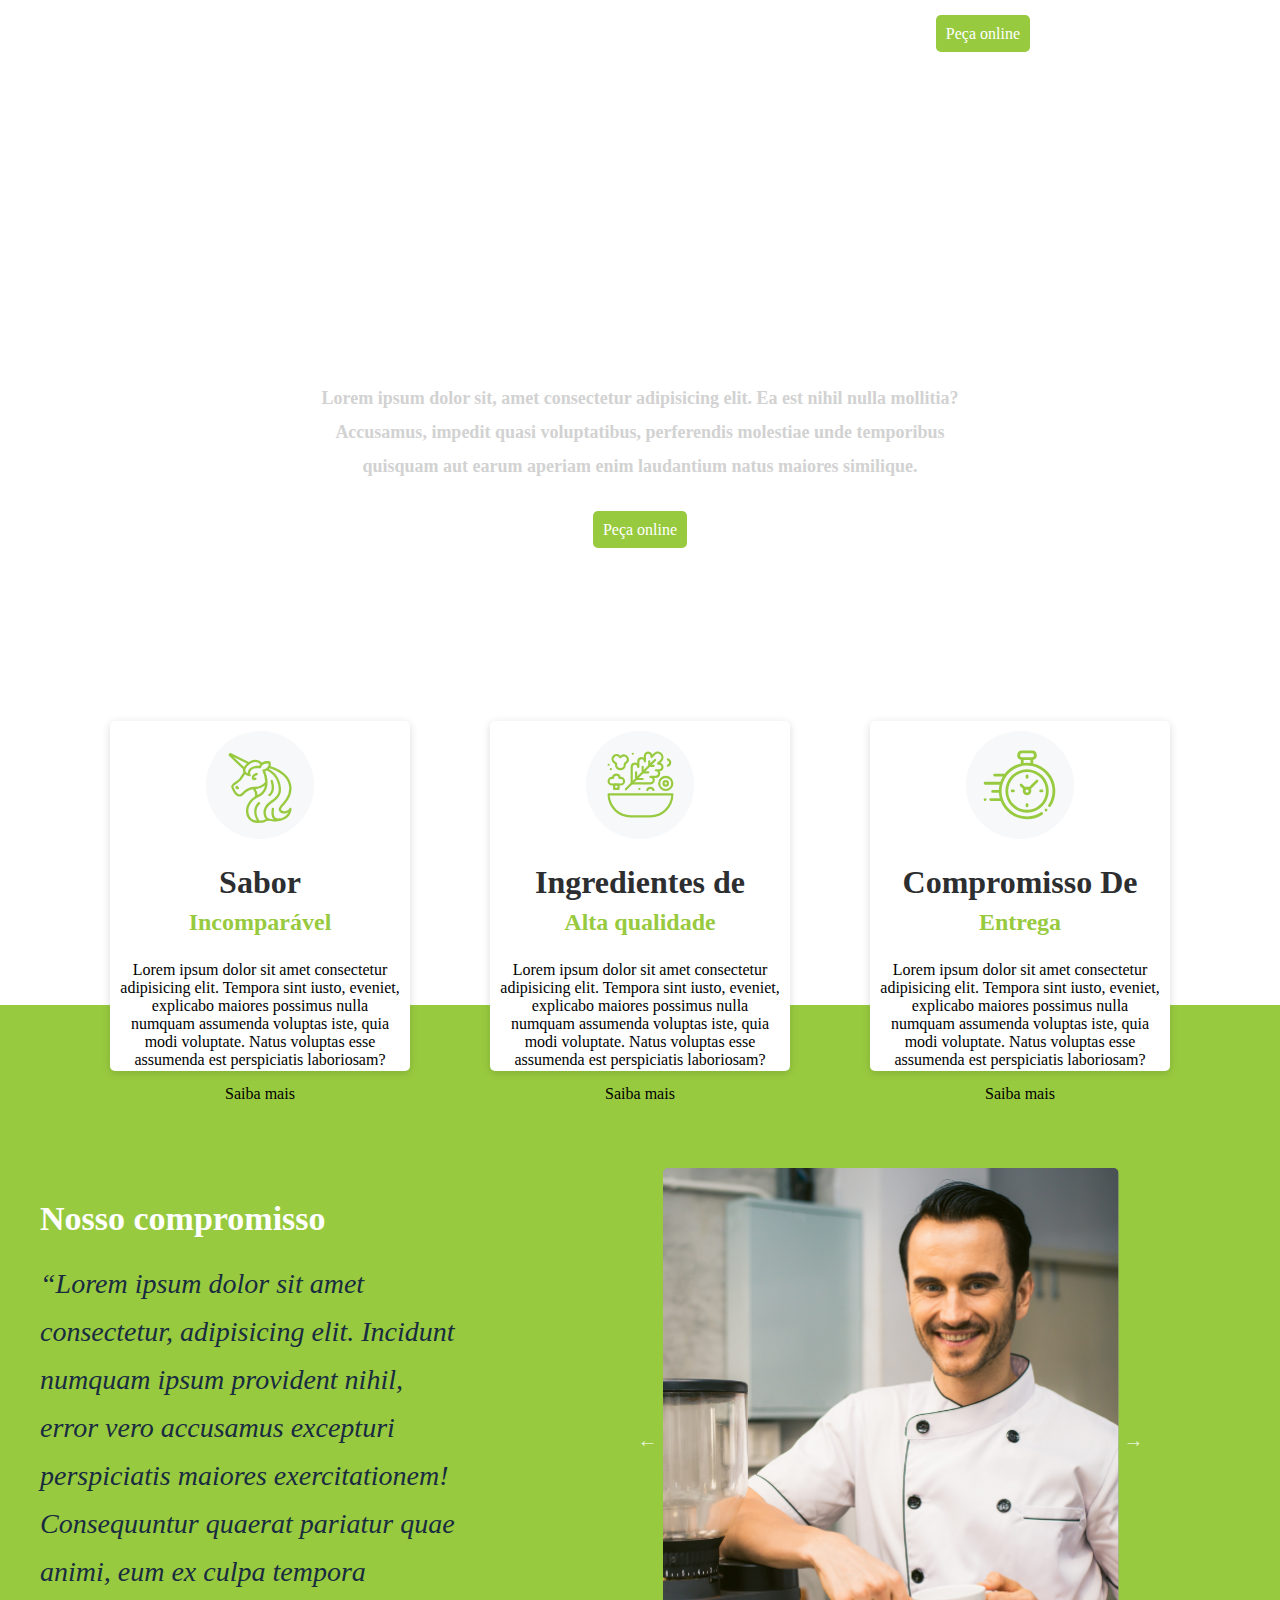
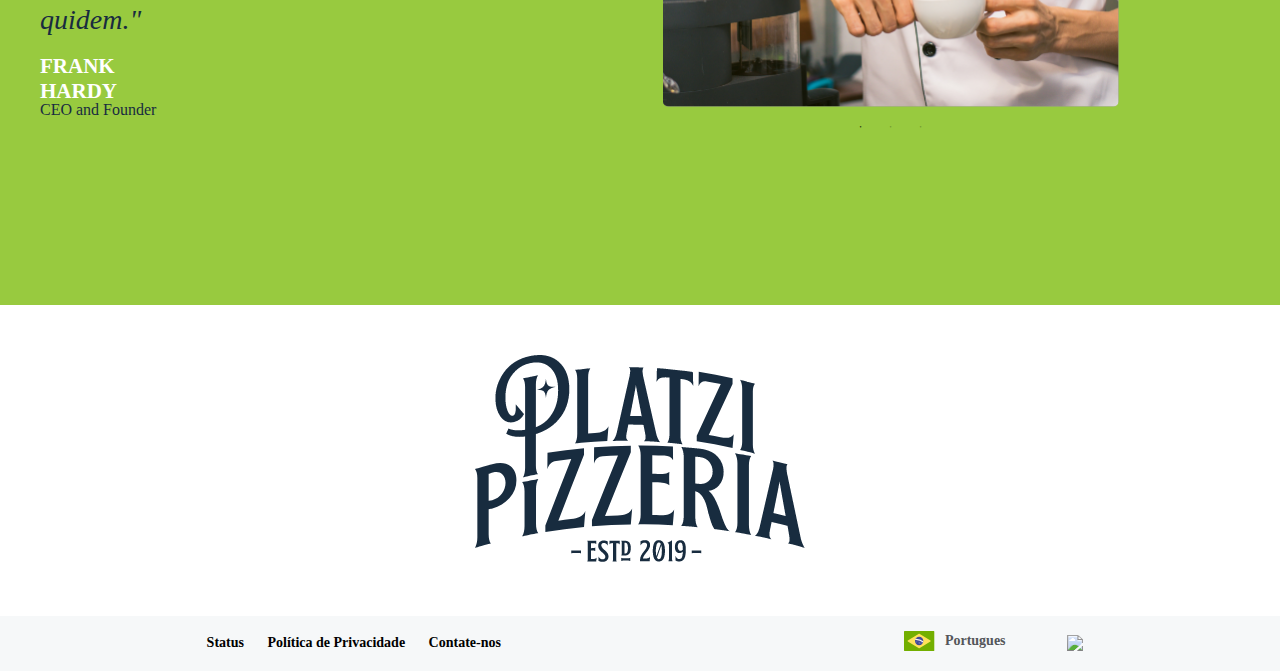
==== index.html @ fd6b6c43 "primeiro commit" ====
<!DOCTYPE html>
<html>

<head>
    <title>Pizzaria Platzi</title>
    <meta name="description"
        content="Pizzaria Platzi, Sabores incomparáveis, Ingredientes de alta 
        qualidade e compromisso de entrega"/>
    <link href="estilos_pronto.css" rel="stylesheet" />

    <!--link do css do slick-->

    <link rel="stylesheet" type="text/css" href="./slick/slick.css">
    <link rel="stylesheet" type="text/css" href="./slick/slick-theme.css">

</head>

<body id="index">



    <!-- Header -->
    <header>
        <nav>
            <a href="index.html">Home</a>
            <a href="receitas.html">Receitas</a>
            <a href="pedido.html" class="botao">Peça online</a>
        </nav>
    </header>
    

    <!-- Section logo-->
    <section id="logo">
        <img class="logomarca" src="imagens/logo.png" />
        <p class="texto-abaixo-logo">Lorem ipsum dolor sit, amet consectetur 
            adipisicing elit. Ea est nihil nulla mollitia? Accusamus, impedit 
            quasi voluptatibus, perferendis molestiae unde temporibus quisquam 
            aut earum aperiam enim laudantium natus maiores similique.</p>
        <a class="botao">Peça online</a>
    </section>

    <!-- Section diferenciais-->
    <section id="diferenciais">
        <figure>
            <img src="imagens/ICON.svg" />
            <h1 class="diferenciais-titulo">Sabor</br>
                <strong>Incomparável</strong>
            </h1>
            <p>Lorem ipsum dolor sit amet consectetur adipisicing elit. 
                Tempora sint iusto, eveniet, explicabo maiores possimus nulla 
                numquam assumenda voluptas iste, quia modi voluptate. Natus 
                voluptas esse assumenda est perspiciatis laboriosam?</p>
            <a class="saiba-mais">Saiba mais</a>
        </figure>

        <figure>
            <img src="imagens/ICON-1.svg" alt="ingredientes" />
            <h1 class="diferenciais-titulo">Ingredientes de</br>
                <strong>Alta qualidade</strong>
            </h1>
            <p>Lorem ipsum dolor sit amet consectetur adipisicing elit. 
                Tempora sint iusto, eveniet, explicabo maiores possimus nulla 
                numquam assumenda voluptas iste, quia modi voluptate. Natus 
                voluptas esse assumenda est perspiciatis laboriosam?</p>
            <a class="saiba-mais">Saiba mais</a>
        </figure>

        <figure>
            <img src="imagens/ICON-2.svg" />
            <h1 class="diferenciais-titulo">Compromisso De</br>
                <strong>Entrega</strong>
            </h1>
            <p>Lorem ipsum dolor sit amet consectetur adipisicing elit. 
                Tempora sint iusto, eveniet, explicabo maiores possimus nulla 
                numquam assumenda voluptas iste, quia modi voluptate. Natus 
                voluptas esse assumenda est perspiciatis laboriosam?</p>
            <a class="saiba-mais">Saiba mais</a>
        </figure>
    </section>

    <!-- Section compromisso-->
    <section class="retangulo-depoimento">
        <figure id="depoimento-texto">
            <h1 class="nosso-compromisso">Nosso compromisso</h1>
            <p class="texto-depoimento">“Lorem ipsum dolor sit amet consectetur, 
                adipisicing elit. Incidunt numquam ipsum provident nihil, error 
                vero accusamus excepturi perspiciatis maiores exercitationem! 
                Consequuntur quaerat pariatur quae animi, eum ex culpa tempora quidem."</p>
            <p class="nome-pessoa">FRANK HARDY</p>
            <p class="profissao">CEO and Founder</p>
        </figure>

        <div class="carousel">
            <div><img src="imagens/img-client.png" alt="" /></div>
            <div><img src="imagens/img-client2.jpg" alt="" /></div>
            <div><img src="imagens/img-client3.jpg" alt="" /></div>

        </div>


    </section>

    <!-- Section logo-->
    <section id="logo-abaixo">
        <img src="imagens/Grupo 68.png" />
    </section>

    <!-- Footer -->
    <footer>
        <section id="footer-esquerda">
            <a>Status</a>
            <a>Política de Privacidade</a>
            <a>Contate-nos</a>
        </section>

        <section id="footer-direita">
            <img id="bandeira" src="imagens/bandeira-brasil.svg" />
            <a href="http://facebook.com/thiagovv">
                <img src="imagens/social.svg" />
            </a>
        </section>
    </footer>

    <!--link do js do slick-->
    <script src="https://code.jquery.com/jquery-2.2.0.min.js" type="text/javascript"></script>
    <script src="./slick/slick.js" type="text/javascript" charset="utf-8"></script>
    <script type="text/javascript">
        $(document).on('ready', function () {
            $('.carousel').slick({
                dots: true,
                infinite: true,
            });
        });
    </script>
</body>

</html>
---- estilos_pronto.css ----
@media only screen and (max-width: 600px) {}

@font-face {
    font-family: 'Aileron Regular';
    font-style: normal;
    font-weight: normal;
    src: local('Aileron Regular'), url('fontes/Aileron-Regular.woff') format('woff');
}

@font-face {
    font-family: 'Aileron Italic';
    font-style: normal;
    font-weight: normal;
    src: local('Aileron Italic'), url('fontes/Aileron-Italic.woff') format('woff');
}

@font-face {
    font-family: 'Aileron Thin';
    font-style: normal;
    font-weight: normal;
    src: local('Aileron Thin'), url('fontes/Aileron-Thin.woff') format('woff');
}

@font-face {
    font-family: 'Aileron UltraLight';
    font-style: normal;
    font-weight: normal;
    src: local('Aileron UltraLight'), url('fontes/Aileron-UltraLight.woff') format('woff');
}

@font-face {
    font-family: 'Aileron Thin Italic';
    font-style: normal;
    font-weight: normal;
    src: local('Aileron Thin Italic'), url('fontes/Aileron-ThinItalic.woff') format('woff');
}

@font-face {
    font-family: 'Aileron UltraLight Italic';
    font-style: normal;
    font-weight: normal;
    src: local('Aileron UltraLight Italic'), url('fontes/Aileron-UltraLightItalic.woff') format('woff');
}

@font-face {
    font-family: 'Aileron Light';
    font-style: normal;
    font-weight: normal;
    src: local('Aileron Light'), url('Aileron-Light.woff') format('woff');
}

@font-face {
    font-family: 'Aileron Light Italic';
    font-style: normal;
    font-weight: normal;
    src: local('Aileron Light Italic'), url('fontes/Aileron-LightItalic.woff') format('woff');
}

@font-face {
    font-family: 'Aileron SemiBold';
    font-style: normal;
    font-weight: normal;
    src: local('Aileron SemiBold'), url('fontes/Aileron-SemiBold.woff') format('woff');
}

@font-face {
    font-family: 'Aileron SemiBold Italic';
    font-style: normal;
    font-weight: normal;
    src: local('Aileron SemiBold Italic'), url('fontes/Aileron-SemiBoldItalic.woff') format('woff');
}

@font-face {
    font-family: 'Aileron Bold';
    font-style: normal;
    font-weight: normal;
    src: local('Aileron Bold'), url('fontes/Aileron-Bold.woff') format('woff');
}

@font-face {
    font-family: 'Aileron Bold Italic';
    font-style: normal;
    font-weight: normal;
    src: local('Aileron Bold Italic'), url('fontes/Aileron-BoldItalic.woff') format('woff');
}

@font-face {
    font-family: 'Aileron Black';
    font-style: normal;
    font-weight: normal;
    src: local('Aileron Black'), url('fontes/Aileron-Black.woff') format('woff');
}

@font-face {
    font-family: 'Aileron Heavy';
    font-style: normal;
    font-weight: normal;
    src: local('Aileron Heavy'), url('fontes/Aileron-Heavy.woff') format('woff');
}

@font-face {
    font-family: 'Aileron Black Italic';
    font-style: normal;
    font-weight: normal;
    src: local('Aileron Black Italic'), url('fontes/Aileron-BlackItalic.woff') format('woff');
}

@font-face {
    font-family: 'Aileron Heavy Italic';
    font-style: normal;
    font-weight: normal;
    src: local('Aileron Heavy Italic'), url('fontes/Aileron-HeavyItalic.woff') format('woff');
}

/*mostrar o troubleshooting*/

* {
    font-family: Aileron;
}

body#index {
    margin: 0;
    background-image: url("imagens/fundo.png");
    background-repeat: no-repeat;
    background-position: right top;
    background-size: 100%;
}

.botao {
    width: 209.9px;
    height: 57.1px;
    padding: 10px 10px;
    border-radius: 5px;
    background-color: #98ca3f;
    color: white;
}

header>nav {
    float: right;
    margin-right: 250px;
}

header>nav>a {
    padding: 25px 50px;
    text-decoration: none;
    color: white;
}

a {
    color: black;
    text-decoration: none;
}

header>nav>a:hover:after {
    width: 49.3px;
    height: 0;
    border: solid 3px #ffffff;
}

header {
    margin-top: 25px;
    height: 80px;
}

section {
    text-align: center;
}

.logomarca {
    width: 30%;
}

section>figure {
    float: left;
}

#diferenciais>figure {
    width: 300px;
    height: 350px;
    border-radius: 5px;
    box-shadow: 0 2px 9px 0 rgba(0, 0, 0, 0.14);
    background-color: #ffffff;
    padding: 10px;
}

.retangulo-depoimento {
    width: 100%;
    height: 900px;
    background-color: #98ca3f;
    display: flex;
    align-content: center;
    justify-content: center;
    align-items: center;
}

.foto-depoimento {
    max-width:452px;
    height: auto;
    float: right;
    /*object-fit: contain;*/
}

.texto-depoimento {
    width: 421px;
    height: 366px;
    font-family: Aileron;
    font-size: 28px;
    font-weight: 300;
    font-style: italic;
    font-stretch: normal;
    line-height: 1.71;
    letter-spacing: normal;
    text-align: left;
    color: #182c3f;
}

.slider-seletor-ativo {
    width: 78.8px;
    height: 9.2px;
    border-radius: 5.5px;
    background-color: #182c3f;
}

.slider-seletor-inativo {
    width: 78.8px; /*largura do meu elemento*/
    height: 9.2px;
    border-radius: 5.5px;
    background-color: #ffffff;
}

#logo-abaixo{
    margin: 50px 0px 50px 0px;
}

footer {
    background-color: #F6F8F9;
    font-family: Aileron;
    font-size: 14px;
    font-weight: bold;
    font-style: normal;
    font-stretch: normal;
    line-height: 1.21;
    letter-spacing: normal;
    color: #54565a;
    display: flex;
    align-items: center;
    height: 55px;
    width: 100%;
}

#bandeira{
    margin-right: 50px;
}

#status-grupo{
    float: left;
}

section#footer-esquerda a{
    padding: 10px;
}

.icones-rodape {
    width: 24px;
    float: right;
    padding: 25px 50px;
}

/* quais problemas ainda existem - responsividade - cenas do proximo capitulo */

.nosso-compromisso {
    /*qual o problema de ser este nome? autoreflexao e criticas - boas praticas*/
    height: 36px;
    font-family: Aileron;
    font-size: 34px;
    font-weight: bold;
    font-style: normal;
    font-stretch: normal;
    line-height: 1.35;
    letter-spacing: normal;
    text-align: left;
    color: #ffffff;
}

.nome-pessoa {
    width: 147px;
    height: 25px;
    font-family: Aileron;
    /*pra que repetir toda vez?*/
    font-size: 21px;
    font-weight: bold;
    font-style: normal;
    font-stretch: normal;
    line-height: 1.19;
    letter-spacing: normal;
    text-align: left;
    color: #ffffff;
}

.profissao {
    height: 20px;
    font-family: Aileron;
    font-size: 16px;
    font-weight: normal;
    font-style: normal;
    font-stretch: normal;
    line-height: 1.25;
    letter-spacing: normal;
    text-align: left;
    color: #182c3f;
}

.texto-abaixo-logo {
    width: 665px;
    height: 109px;
    font-family: Aileron;
    font-size: 18px;
    font-weight: 600;
    font-style: normal;
    font-stretch: normal;
    line-height: 1.89;
    letter-spacing: normal;
    text-align: center;
    color: #d2d2d2;
    margin: auto;
}

.diferenciais-titulo strong {
    width: 158px;
    height: 63px;
    font-family: Aileron;
    font-size: 24px;
    font-weight: bold;
    font-style: normal;
    font-stretch: normal;
    line-height: 1.42;
    letter-spacing: normal;
    text-align: center;
    color: #98ca3f;
}

.diferenciais-titulo {
    color: #2c2e30;
}

.saiba-mais:hover:after {
    width: 133.9px;
    height: 0;
    border: solid 3px #98ca3f;
}

section#logo {
    height: 600px;
    line-height: 5;
}

section#diferenciais {
    width: 100%;
    height: 300px;
    display: flex;
    /*<==*/
    align-content: center;
    /*<==*/
    align-self: center;
    /**/
    justify-content: center;
    /**/
}

/*css-formatter - addon*/

#depoimento-texto {
    text-align: left;
}

#fino {
    background: none;
}

#header-menor {
    margin-top: 0px;
    background-color: #98ca3f;
    display: flex;
    flex-direction: row;
    align-items: center;
}

#header-menor>section>img {
    width: 20%;
}

section#footer-direita {
    margin: auto;
}

section#footer-esquerda {
    margin: auto;
}

.imagem-pizza {
    width: 80%;
}

#receitas {
    display: grid;
    width: 60%;
    margin: auto;
    text-align: left;
}

#receitas>figure {
    height: 200px;
}

.receita-1-1 {
    grid-row: 1;
    grid-column: 1;
}

.receita-1-2 {
    grid-row: 1;
    grid-column: 2;
}

.receita-2-1 {
    grid-row: 2;
    grid-column: 1;
}

.receita-2-2 {
    grid-row: 2;
    grid-column: 2;
}

.receita-3-1 {
    grid-row: 3;
    grid-column: 1;
}

.receita-3-2 {
    grid-row: 3;
    grid-column: 2;
}

#mais-sabores{
    margin: 60px 0px 0px;
    background-color: #98CA3F;
    font-family: Aileron;
    font-size: 14px;
    font-weight: bold;
    font-style: normal;
    font-stretch: normal;
    line-height: 1.21;
    letter-spacing: normal;
    display: flex;
    align-items: center;
    height: 52px;
    width: 100%;
}

#header-direita {
    margin: auto;
}

#header-esquerda {
    margin: auto;
}

a:hover {
    border-bottom: 2px solid #98ca3f;
}

.botao-preto {
    width: 209.9px;
    height: 57.1px;
    padding: 10px 10px;
    border-radius: 5px;
    background-color: #000000;
    color: white;
}

.mapa-google {
    max-width:100%;
	height:auto;
}

/*propriedades do slick */
.carousel {
    max-width: 456px;
    margin: 0 auto;
}

* {
    box-sizing: border-box;
}

.slick-slide img {
    width: 100%;
}

.slick-current {
    opacity: 1;
}
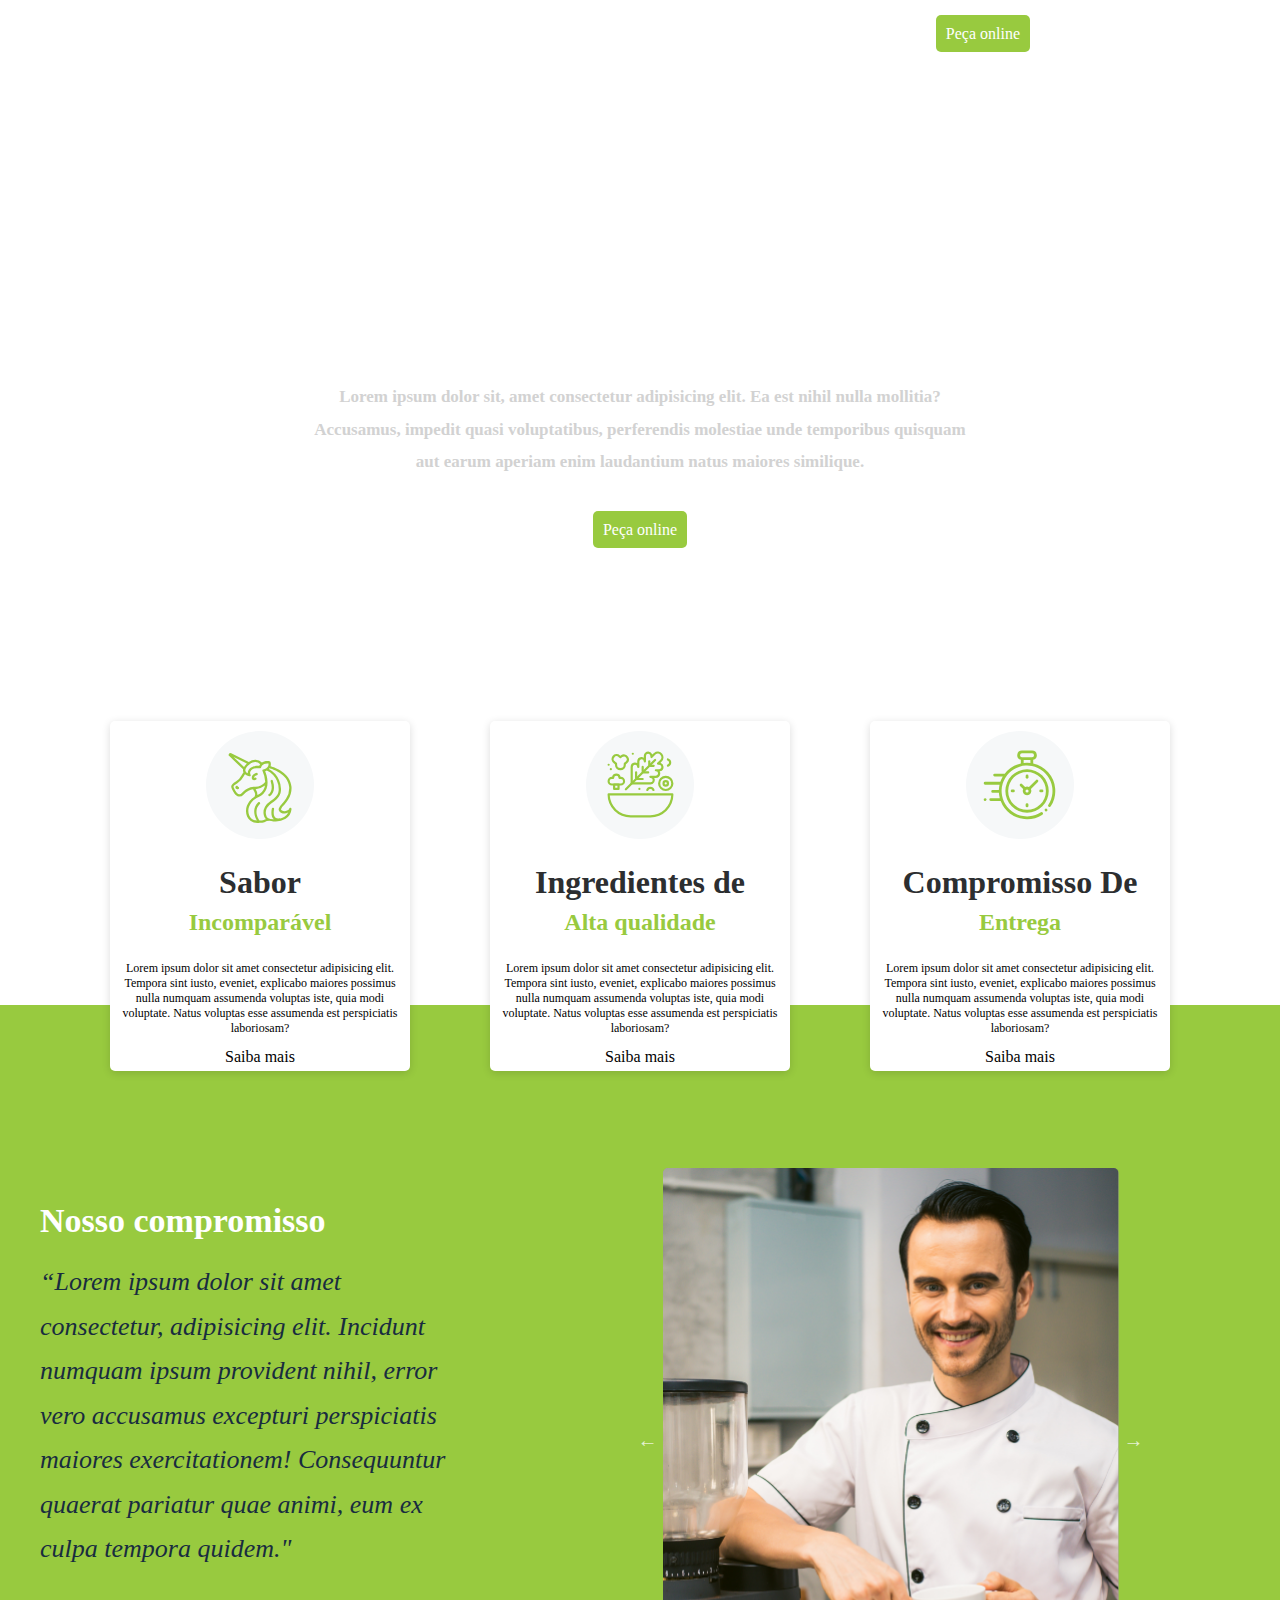
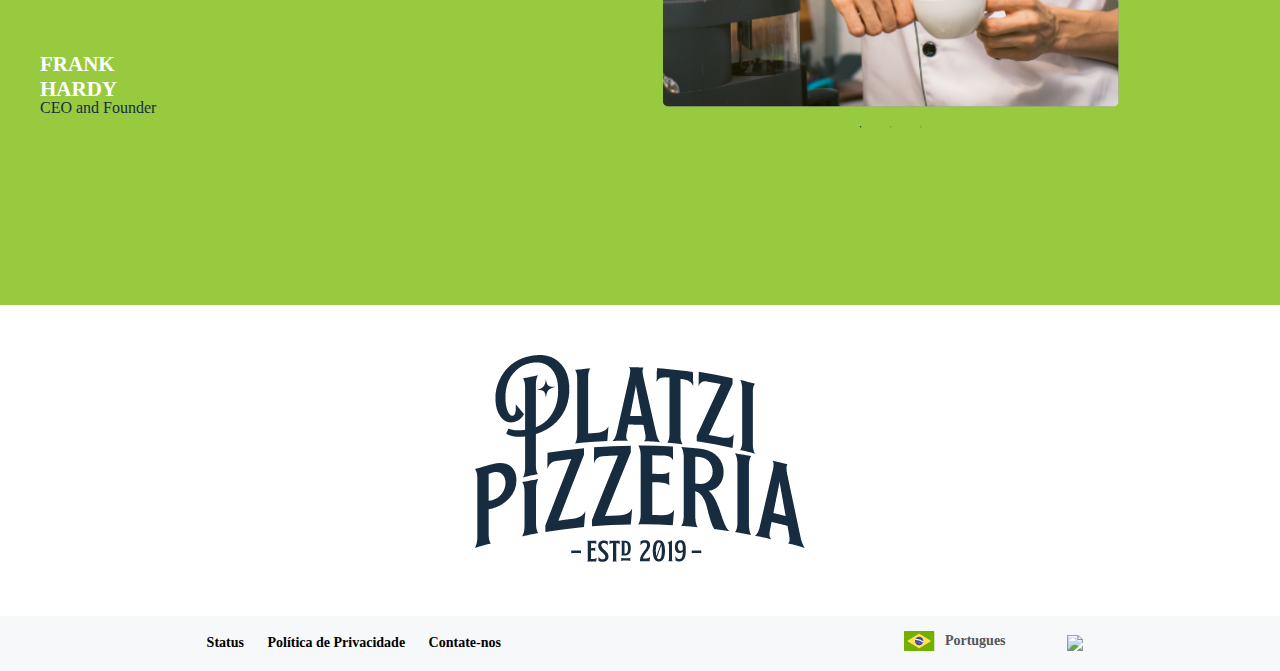
==== commit ae8f1dfb: "arrumando os textos que estavam deslocados" ====
--- a/index.html
+++ b/index.html
@@ -46,7 +46,7 @@
             <h1 class="diferenciais-titulo">Sabor</br>
                 <strong>Incomparável</strong>
             </h1>
-            <p>Lorem ipsum dolor sit amet consectetur adipisicing elit. 
+            <p class="diferenciais-paragrafo">Lorem ipsum dolor sit amet consectetur adipisicing elit. 
                 Tempora sint iusto, eveniet, explicabo maiores possimus nulla 
                 numquam assumenda voluptas iste, quia modi voluptate. Natus 
                 voluptas esse assumenda est perspiciatis laboriosam?</p>
@@ -58,7 +58,7 @@
             <h1 class="diferenciais-titulo">Ingredientes de</br>
                 <strong>Alta qualidade</strong>
             </h1>
-            <p>Lorem ipsum dolor sit amet consectetur adipisicing elit. 
+            <p class="diferenciais-paragrafo">Lorem ipsum dolor sit amet consectetur adipisicing elit. 
                 Tempora sint iusto, eveniet, explicabo maiores possimus nulla 
                 numquam assumenda voluptas iste, quia modi voluptate. Natus 
                 voluptas esse assumenda est perspiciatis laboriosam?</p>
@@ -70,7 +70,7 @@
             <h1 class="diferenciais-titulo">Compromisso De</br>
                 <strong>Entrega</strong>
             </h1>
-            <p>Lorem ipsum dolor sit amet consectetur adipisicing elit. 
+            <p class="diferenciais-paragrafo">Lorem ipsum dolor sit amet consectetur adipisicing elit. 
                 Tempora sint iusto, eveniet, explicabo maiores possimus nulla 
                 numquam assumenda voluptas iste, quia modi voluptate. Natus 
                 voluptas esse assumenda est perspiciatis laboriosam?</p>
--- a/estilos_pronto.css
+++ b/estilos_pronto.css
@@ -181,6 +181,10 @@
     box-shadow: 0 2px 9px 0 rgba(0, 0, 0, 0.14);
     background-color: #ffffff;
     padding: 10px;
+}
+
+.diferenciais-paragrafo {
+    font-size: 12px;
 }
 
 .retangulo-depoimento {
@@ -204,7 +208,7 @@
     width: 421px;
     height: 366px;
     font-family: Aileron;
-    font-size: 28px;
+    font-size: 26px;
     font-weight: 300;
     font-style: italic;
     font-stretch: normal;
@@ -266,10 +270,7 @@
     padding: 25px 50px;
 }
 
-/* quais problemas ainda existem - responsividade - cenas do proximo capitulo */
-
 .nosso-compromisso {
-    /*qual o problema de ser este nome? autoreflexao e criticas - boas praticas*/
     height: 36px;
     font-family: Aileron;
     font-size: 34px;
@@ -314,7 +315,7 @@
     width: 665px;
     height: 109px;
     font-family: Aileron;
-    font-size: 18px;
+    font-size: 17px;
     font-weight: 600;
     font-style: normal;
     font-stretch: normal;
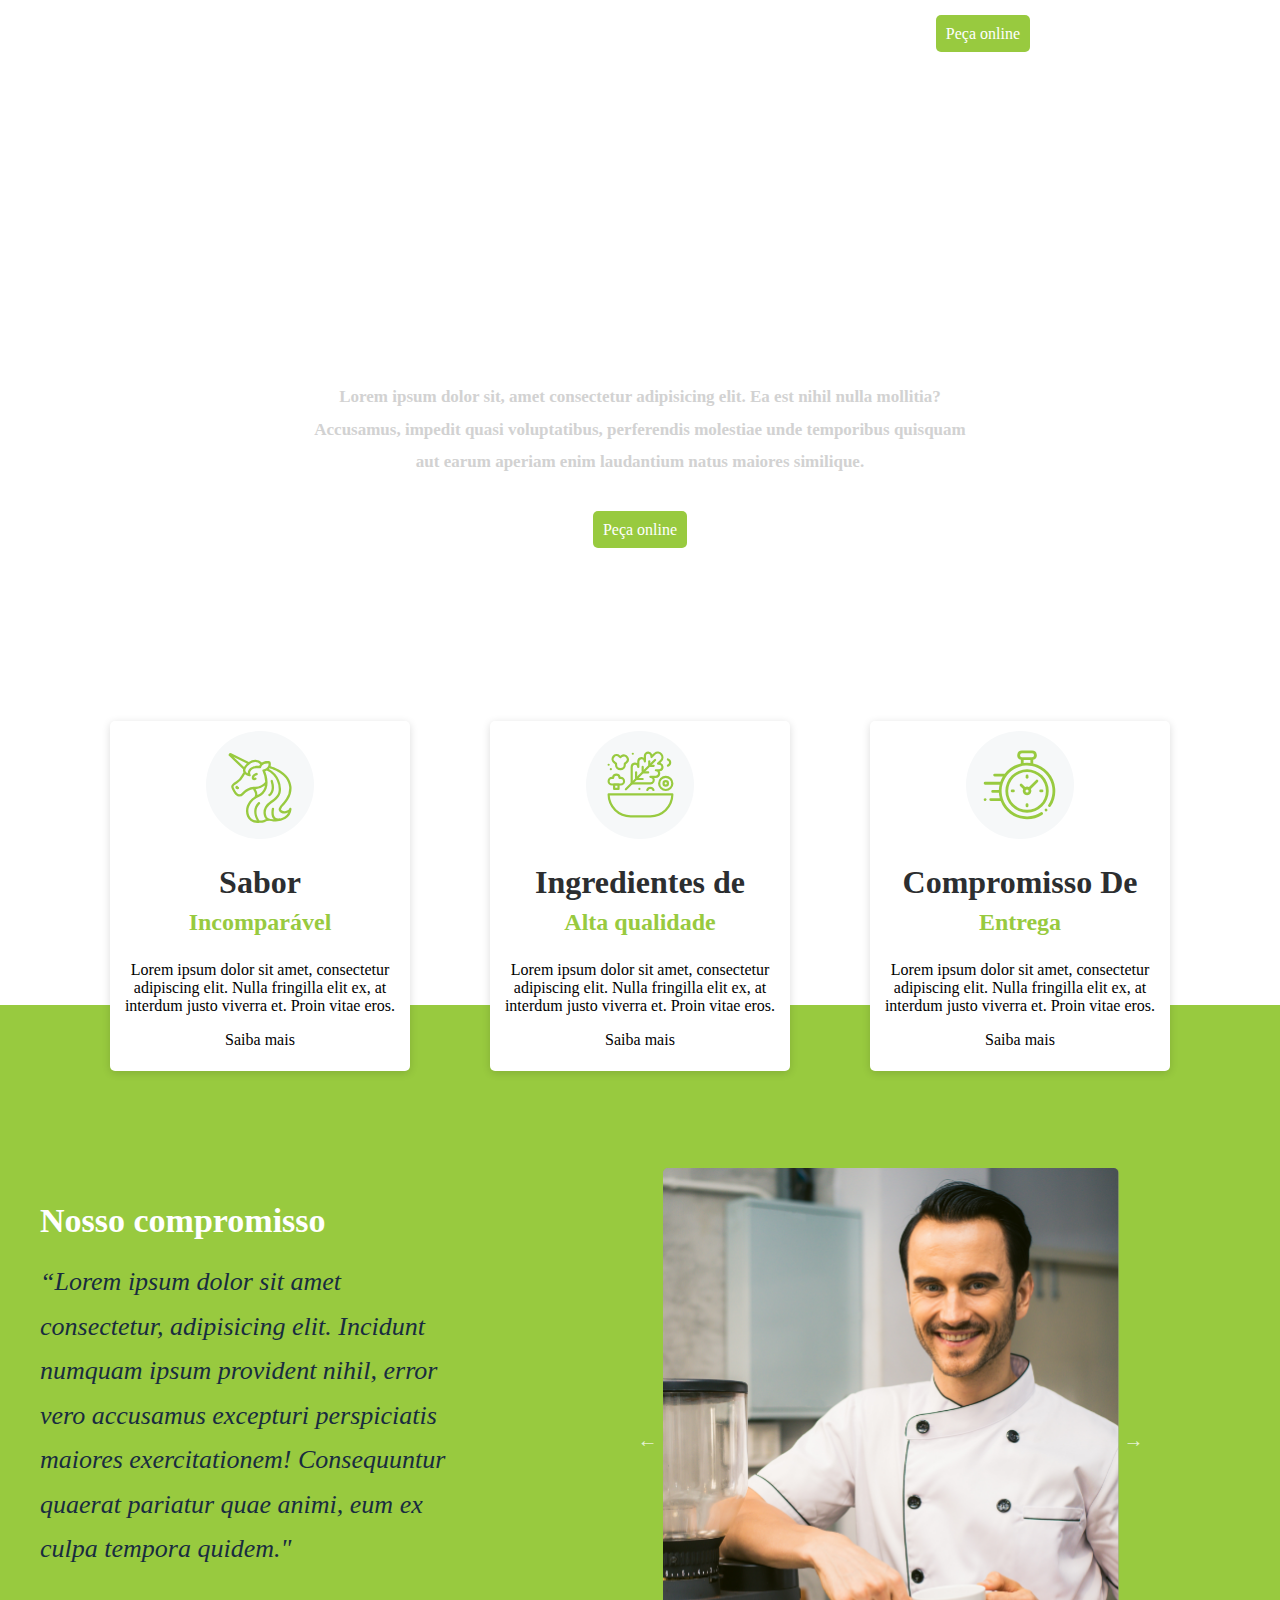
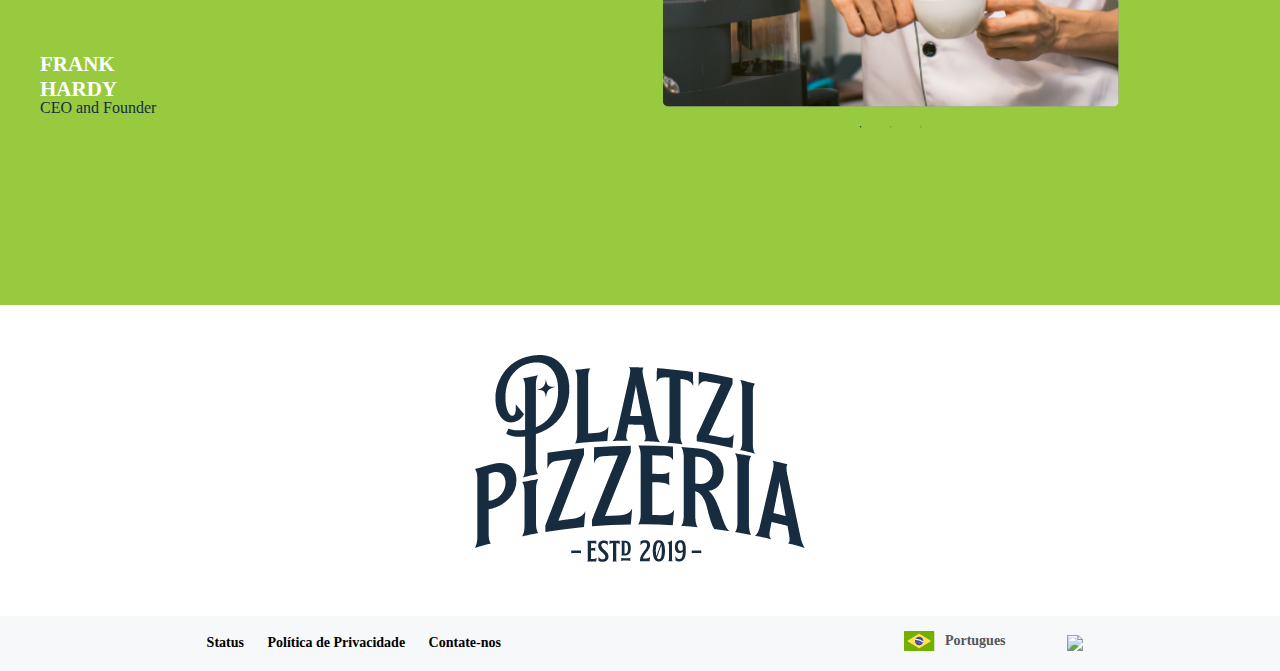
==== commit e60412b5: "modificando os textos do site" ====
--- a/index.html
+++ b/index.html
@@ -46,10 +46,9 @@
             <h1 class="diferenciais-titulo">Sabor</br>
                 <strong>Incomparável</strong>
             </h1>
-            <p class="diferenciais-paragrafo">Lorem ipsum dolor sit amet consectetur adipisicing elit. 
-                Tempora sint iusto, eveniet, explicabo maiores possimus nulla 
-                numquam assumenda voluptas iste, quia modi voluptate. Natus 
-                voluptas esse assumenda est perspiciatis laboriosam?</p>
+            <p class="diferenciais-paragrafo">Lorem ipsum dolor sit amet, consectetur adipiscing elit. 
+                Nulla fringilla elit ex, at interdum justo viverra et. Proin vitae eros.
+            </p>
             <a class="saiba-mais">Saiba mais</a>
         </figure>
 
@@ -58,10 +57,10 @@
             <h1 class="diferenciais-titulo">Ingredientes de</br>
                 <strong>Alta qualidade</strong>
             </h1>
-            <p class="diferenciais-paragrafo">Lorem ipsum dolor sit amet consectetur adipisicing elit. 
-                Tempora sint iusto, eveniet, explicabo maiores possimus nulla 
-                numquam assumenda voluptas iste, quia modi voluptate. Natus 
-                voluptas esse assumenda est perspiciatis laboriosam?</p>
+
+            <p class="diferenciais-paragrafo">Lorem ipsum dolor sit amet, consectetur adipiscing elit. 
+                Nulla fringilla elit ex, at interdum justo viverra et. Proin vitae eros.
+            </p>
             <a class="saiba-mais">Saiba mais</a>
         </figure>
 
@@ -70,10 +69,10 @@
             <h1 class="diferenciais-titulo">Compromisso De</br>
                 <strong>Entrega</strong>
             </h1>
-            <p class="diferenciais-paragrafo">Lorem ipsum dolor sit amet consectetur adipisicing elit. 
-                Tempora sint iusto, eveniet, explicabo maiores possimus nulla 
-                numquam assumenda voluptas iste, quia modi voluptate. Natus 
-                voluptas esse assumenda est perspiciatis laboriosam?</p>
+
+            <p class="diferenciais-paragrafo">Lorem ipsum dolor sit amet, consectetur adipiscing elit. 
+                Nulla fringilla elit ex, at interdum justo viverra et. Proin vitae eros.
+            </p>
             <a class="saiba-mais">Saiba mais</a>
         </figure>
     </section>
--- a/estilos_pronto.css
+++ b/estilos_pronto.css
@@ -184,9 +184,8 @@
 }
 
 .diferenciais-paragrafo {
-    font-size: 12px;
-}
-
+    font-size: 16px;
+}
 .retangulo-depoimento {
     width: 100%;
     height: 900px;
@@ -287,7 +286,6 @@
     width: 147px;
     height: 25px;
     font-family: Aileron;
-    /*pra que repetir toda vez?*/
     font-size: 21px;
     font-weight: bold;
     font-style: normal;
